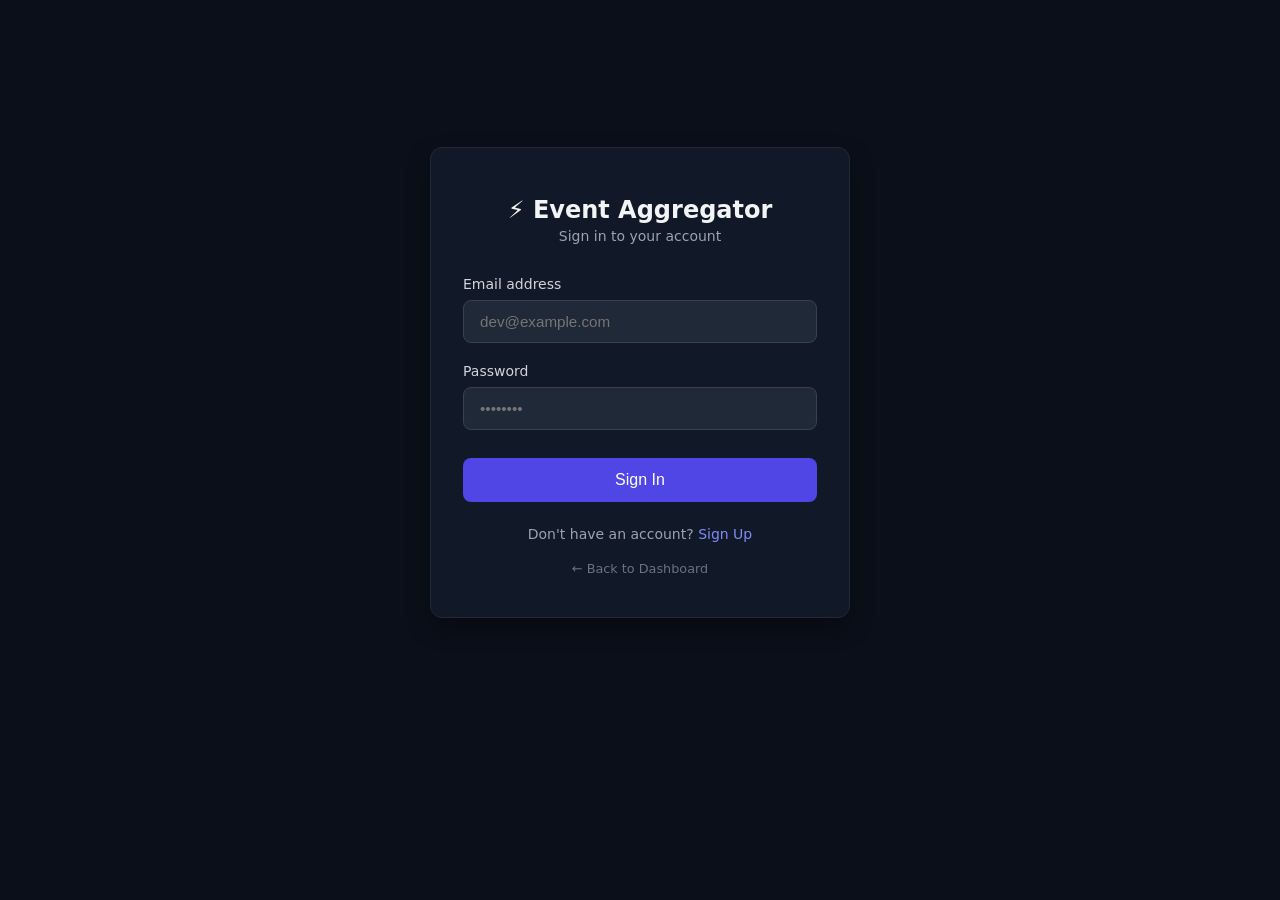
==== Frontend/login.html @ 626a714b "feat: add working login, signup and user session auth" ====
<!DOCTYPE html>
<html lang="en">
<head>
    <meta charset="UTF-8">
    <meta name="viewport" content="width=device-width, initial-scale=1.0">
    <title>Event Aggregator - Login</title>
    <link rel="stylesheet" href="./style.css">
    <style>
        .auth-container {
            min-height: 85vh;
            display: flex;
            align-items: center;
            justify-content: center;
            padding: 1.5rem;
        }
        .auth-card {
            background: #111827;
            border: 1px solid #1f2937;
            border-radius: 12px;
            padding: 2.5rem 2rem;
            width: 100%;
            max-width: 420px;
            box-shadow: 0 10px 25px -5px rgba(0, 0, 0, 0.5);
        }
        .auth-header {
            text-align: center;
            margin-bottom: 2rem;
        }
        .auth-header h1 {
            font-size: 1.5rem;
            color: #f3f4f6;
            margin: 0.5rem 0 0.25rem;
        }
        .auth-header p {
            color: #9ca3af;
            font-size: 0.875rem;
            margin: 0;
        }
        .form-group {
            margin-bottom: 1.25rem;
        }
        .form-group label {
            display: block;
            font-size: 0.875rem;
            color: #d1d5db;
            margin-bottom: 0.5rem;
        }
        .form-input {
            width: 100%;
            padding: 0.75rem 1rem;
            background: #1f2937;
            border: 1px solid #374151;
            border-radius: 8px;
            color: #f9fafb;
            font-size: 0.95rem;
            outline: none;
            box-sizing: border-box;
            transition: border-color 0.2s;
        }
        .form-input:focus {
            border-color: #6366f1;
        }
        .auth-btn {
            width: 100%;
            padding: 0.8rem;
            background: #4f46e5;
            color: #ffffff;
            border: none;
            border-radius: 8px;
            font-size: 1rem;
            font-weight: 500;
            cursor: pointer;
            transition: background 0.2s;
            margin-top: 0.5rem;
        }
        .auth-btn:hover {
            background: #4338ca;
        }
        .auth-footer {
            margin-top: 1.5rem;
            text-align: center;
            font-size: 0.875rem;
            color: #9ca3af;
        }
        .auth-footer a {
            color: #818cf8;
            text-decoration: none;
            font-weight: 500;
        }
        .auth-footer a:hover {
            text-decoration: underline;
        }
        .auth-alert {
            display: none;
            padding: 0.75rem;
            border-radius: 6px;
            font-size: 0.875rem;
            margin-bottom: 1.25rem;
            text-align: center;
        }
        .auth-alert.error {
            background: #451a1a;
            color: #fca5a5;
            border: 1px solid #7f1d1d;
            display: block;
        }
        .auth-alert.success {
            background: #064e3b;
            color: #6ee7b7;
            border: 1px solid #065f46;
            display: block;
        }
    </style>
</head>
<body style="background: #0b0f19; margin: 0; font-family: system-ui, -apple-system, sans-serif;">

    <div class="auth-container">
        <div class="auth-card">
            <div class="auth-header">
                <h1>⚡ Event Aggregator</h1>
                <p id="authSubtitle">Sign in to your account</p>
            </div>

            <div id="alertBox" class="auth-alert"></div>

            <form id="authForm" onsubmit="handleAuth(event)">
                <div class="form-group">
                    <label for="email">Email address</label>
                    <input type="email" id="email" class="form-input" placeholder="dev@example.com" required>
                </div>

                <div class="form-group">
                    <label for="password">Password</label>
                    <input type="password" id="password" class="form-input" placeholder="••••••••" required>
                </div>

                <button type="submit" id="submitBtn" class="auth-btn">Sign In</button>
            </form>

            <div class="auth-footer">
                <span id="switchPrompt">Don't have an account?</span>
                <a href="#" id="switchLink" onclick="toggleMode(event)">Sign Up</a>
            </div>
            
            <div style="text-align: center; margin-top: 1rem;">
                <a href="/" style="color: #6b7280; font-size: 0.8rem; text-decoration: none;">← Back to Dashboard</a>
            </div>
        </div>
    </div>

    <script>
        let isLoginMode = true;

        function showAlert(msg, type = "error") {
            const box = document.getElementById("alertBox");
            box.className = `auth-alert ${type}`;
            box.textContent = msg;
        }

        function toggleMode(e) {
            e.preventDefault();
            isLoginMode = !isLoginMode;
            document.getElementById("alertBox").className = "auth-alert";
            
            const subtitle = document.getElementById("authSubtitle");
            const submitBtn = document.getElementById("submitBtn");
            const prompt = document.getElementById("switchPrompt");
            const link = document.getElementById("switchLink");

            if (isLoginMode) {
                subtitle.textContent = "Sign in to your account";
                submitBtn.textContent = "Sign In";
                prompt.textContent = "Don't have an account?";
                link.textContent = "Sign Up";
            } else {
                subtitle.textContent = "Create a new developer account";
                submitBtn.textContent = "Create Account";
                prompt.textContent = "Already have an account?";
                link.textContent = "Sign In";
            }
        }

        function handleAuth(e) {
            e.preventDefault();
            const email = document.getElementById("email").value.trim().toLowerCase();
            const password = document.getElementById("password").value;

            if (!email || !password) {
                showAlert("Please enter both email and password.");
                return;
            }

            // Retrieve registered users registry
            let users = JSON.parse(localStorage.getItem("app_users") || "{}");

            if (isLoginMode) {
                // Login Verification
                if (!users[email]) {
                    // Agar pehle se registered nahi hai, toh auto-register kar dete hain taaki demo me fail na ho
                    users[email] = password;
                    localStorage.setItem("app_users", JSON.stringify(users));
                } else if (users[email] !== password) {
                    showAlert("Galat password hai! Sahi password enter karo.");
                    return;
                }

                localStorage.setItem("user", JSON.stringify({
                    email: email,
                    isLoggedIn: true,
                    loginTime: new Date().toISOString()
                }));

                showAlert("Login Successful! Redirecting...", "success");
                setTimeout(() => { window.location.href = "/"; }, 600);

            } else {
                // Sign Up Mode
                if (users[email]) {
                    showAlert("Account pehle se bana hua hai! Please Sign In karo.");
                    return;
                }

                users[email] = password;
                localStorage.setItem("app_users", JSON.stringify(users));
                
                localStorage.setItem("user", JSON.stringify({
                    email: email,
                    isLoggedIn: true,
                    loginTime: new Date().toISOString()
                }));

                showAlert("Account Created Successfully! Redirecting...", "success");
                setTimeout(() => { window.location.href = "/"; }, 600);
            }
        }
    </script>
</body>
</html>
---- Frontend/style.css ----
:root {
  --bg: #0b1020;
  --bg-soft: #131a30;
  --card: #171f38;
  --border: #263154;
  --text: #e8ecf8;
  --muted: #94a0c4;
  --primary: #7c5cff;
  --primary-hover: #6a49f0;
  --accent: #22d3ee;
  --radius: 14px;
}

* { box-sizing: border-box; margin: 0; padding: 0; }

body {
  font-family: "Segoe UI", system-ui, -apple-system, sans-serif;
  background: radial-gradient(1200px 600px at 15% -10%, #1e2a55 0%, var(--bg) 55%);
  color: var(--text);
  min-height: 100vh;
}

/* ---------- Hero ---------- */
.hero {
  border-bottom: 1px solid var(--border);
  background: rgba(11, 16, 32, 0.7);
  backdrop-filter: blur(10px);
  position: sticky;
  top: 0;
  z-index: 50;
}
.hero-inner {
  max-width: 1180px;
  margin: 0 auto;
  padding: 20px 24px;
  display: flex;
  flex-wrap: wrap;
  gap: 16px;
  align-items: center;
  justify-content: space-between;
}
.hero h1 { font-size: 1.6rem; letter-spacing: -0.5px; }
.tagline { color: var(--muted); font-size: 0.9rem; margin-top: 4px; }
.hero-actions { display: flex; gap: 10px; flex-wrap: wrap; }

/* ---------- Buttons ---------- */
.btn {
  border: 1px solid transparent;
  border-radius: 10px;
  padding: 10px 16px;
  font-size: 0.9rem;
  font-weight: 600;
  cursor: pointer;
  transition: transform 0.12s ease, background 0.15s ease, opacity 0.15s ease;
}
.btn:active { transform: scale(0.97); }
.btn-primary { background: var(--primary); color: #fff; }
.btn-primary:hover { background: var(--primary-hover); }
.btn-ghost {
  background: transparent;
  color: var(--text);
  border-color: var(--border);
}
.btn-ghost:hover { background: var(--bg-soft); }
.btn:disabled { opacity: 0.55; cursor: not-allowed; }

/* ---------- Layout ---------- */
.container { max-width: 1180px; margin: 0 auto; padding: 28px 24px 80px; }

.stats {
  display: grid;
  grid-template-columns: repeat(auto-fit, minmax(160px, 1fr));
  gap: 14px;
  margin-bottom: 24px;
}
.stat-card {
  background: var(--card);
  border: 1px solid var(--border);
  border-radius: var(--radius);
  padding: 18px;
  display: flex;
  flex-direction: column;
  gap: 4px;
}
.stat-value { font-size: 1.8rem; font-weight: 700; color: var(--accent); }
.stat-label { font-size: 0.8rem; color: var(--muted); text-transform: uppercase; letter-spacing: 0.6px; }

/* ---------- Filters ---------- */
.filters {
  display: flex;
  flex-wrap: wrap;
  gap: 10px;
  margin-bottom: 24px;
  align-items: center;
}
.filters input[type="search"],
.filters select {
  background: var(--bg-soft);
  border: 1px solid var(--border);
  color: var(--text);
  border-radius: 10px;
  padding: 10px 12px;
  font-size: 0.88rem;
  outline: none;
}
.filters input[type="search"] { flex: 1 1 240px; }
.filters input:focus, .filters select:focus { border-color: var(--primary); }
.checkbox {
  display: flex;
  align-items: center;
  gap: 8px;
  font-size: 0.88rem;
  color: var(--muted);
  cursor: pointer;
  user-select: none;
}

/* ---------- Cards ---------- */
.grid {
  display: grid;
  grid-template-columns: repeat(auto-fill, minmax(310px, 1fr));
  gap: 18px;
}
.card {
  background: linear-gradient(180deg, var(--card) 0%, #141b32 100%);
  border: 1px solid var(--border);
  border-radius: var(--radius);
  padding: 18px;
  display: flex;
  flex-direction: column;
  gap: 12px;
  transition: transform 0.15s ease, border-color 0.15s ease;
}
.card:hover { transform: translateY(-3px); border-color: var(--primary); }
.card-head { display: flex; justify-content: space-between; align-items: flex-start; gap: 10px; }
.card h3 { font-size: 1.05rem; line-height: 1.35; }
.card h3 a { color: var(--text); text-decoration: none; }
.card h3 a:hover { color: var(--accent); }
.card p.desc { color: var(--muted); font-size: 0.87rem; line-height: 1.55; }
.meta { display: flex; flex-wrap: wrap; gap: 8px; font-size: 0.78rem; }
.pill {
  background: rgba(124, 92, 255, 0.14);
  border: 1px solid rgba(124, 92, 255, 0.35);
  color: #c4b5fd;
  padding: 3px 9px;
  border-radius: 999px;
  text-transform: capitalize;
}
.pill.source { background: rgba(34, 211, 238, 0.12); border-color: rgba(34, 211, 238, 0.35); color: #a5f3fc; }
.card-foot {
  margin-top: auto;
  display: flex;
  justify-content: space-between;
  align-items: center;
  font-size: 0.8rem;
  color: var(--muted);
  border-top: 1px solid var(--border);
  padding-top: 10px;
}
.urgent { color: #fca5a5; font-weight: 600; }
.ok { color: #86efac; }

.empty { text-align: center; color: var(--muted); padding: 60px 20px; }
.hidden { display: none !important; }

/* ---------- Modal ---------- */
.modal-backdrop {
  position: fixed;
  inset: 0;
  background: rgba(4, 7, 18, 0.75);
  backdrop-filter: blur(4px);
  display: flex;
  align-items: center;
  justify-content: center;
  padding: 20px;
  z-index: 100;
}
.modal {
  background: var(--card);
  border: 1px solid var(--border);
  border-radius: var(--radius);
  padding: 26px;
  width: 100%;
  max-width: 620px;
  max-height: 90vh;
  overflow-y: auto;
}
.modal h2 { margin-bottom: 18px; font-size: 1.2rem; }
.modal form { display: flex; flex-direction: column; gap: 14px; }
.modal label {
  display: flex;
  flex-direction: column;
  gap: 6px;
  font-size: 0.82rem;
  color: var(--muted);
  flex: 1;
}
.modal input, .modal textarea, .modal select {
  background: var(--bg-soft);
  border: 1px solid var(--border);
  border-radius: 9px;
  padding: 10px 12px;
  color: var(--text);
  font-size: 0.9rem;
  font-family: inherit;
  outline: none;
}
.modal input:focus, .modal textarea:focus, .modal select:focus { border-color: var(--primary); }
.row { display: flex; gap: 12px; flex-wrap: wrap; }
.modal-actions { display: flex; justify-content: flex-end; gap: 10px; margin-top: 6px; }

/* ---------- Toast ---------- */
.toast {
  position: fixed;
  bottom: 26px;
  left: 50%;
  transform: translateX(-50%);
  background: #1f2937;
  border: 1px solid var(--border);
  color: var(--text);
  padding: 12px 22px;
  border-radius: 999px;
  font-size: 0.88rem;
  box-shadow: 0 12px 32px rgba(0, 0, 0, 0.5);
  z-index: 200;
  max-width: 90vw;
  text-align: center;
}
.toast.success { border-color: #22c55e; }
.toast.error { border-color: #ef4444; }

@media (max-width: 620px) {
  .hero-inner { flex-direction: column; align-items: flex-start; }
  .filters { flex-direction: column; align-items: stretch; }
}
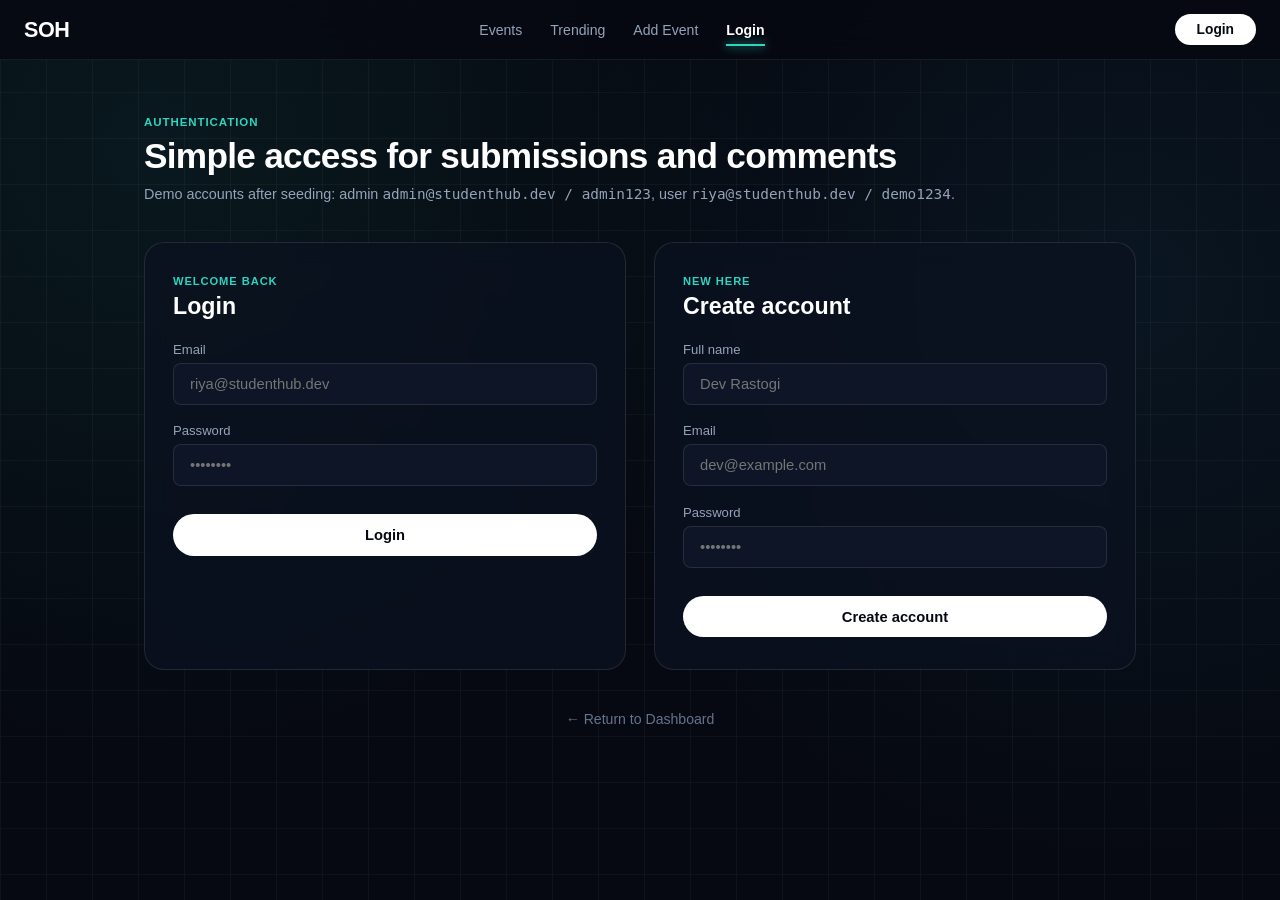
==== commit 3af09a47: "feat: redesign UI to match SOH theme with netflix hover, active tabs and fixed modals" ====
--- a/Frontend/login.html
+++ b/Frontend/login.html
@@ -1,238 +1,156 @@
 <!DOCTYPE html>
 <html lang="en">
 <head>
-    <meta charset="UTF-8">
-    <meta name="viewport" content="width=device-width, initial-scale=1.0">
-    <title>Event Aggregator - Login</title>
-    <link rel="stylesheet" href="./style.css">
-    <style>
-        .auth-container {
-            min-height: 85vh;
-            display: flex;
-            align-items: center;
-            justify-content: center;
-            padding: 1.5rem;
-        }
-        .auth-card {
-            background: #111827;
-            border: 1px solid #1f2937;
-            border-radius: 12px;
-            padding: 2.5rem 2rem;
-            width: 100%;
-            max-width: 420px;
-            box-shadow: 0 10px 25px -5px rgba(0, 0, 0, 0.5);
-        }
-        .auth-header {
-            text-align: center;
-            margin-bottom: 2rem;
-        }
-        .auth-header h1 {
-            font-size: 1.5rem;
-            color: #f3f4f6;
-            margin: 0.5rem 0 0.25rem;
-        }
-        .auth-header p {
-            color: #9ca3af;
-            font-size: 0.875rem;
-            margin: 0;
-        }
-        .form-group {
-            margin-bottom: 1.25rem;
-        }
-        .form-group label {
-            display: block;
-            font-size: 0.875rem;
-            color: #d1d5db;
-            margin-bottom: 0.5rem;
-        }
-        .form-input {
-            width: 100%;
-            padding: 0.75rem 1rem;
-            background: #1f2937;
-            border: 1px solid #374151;
-            border-radius: 8px;
-            color: #f9fafb;
-            font-size: 0.95rem;
-            outline: none;
-            box-sizing: border-box;
-            transition: border-color 0.2s;
-        }
-        .form-input:focus {
-            border-color: #6366f1;
-        }
-        .auth-btn {
-            width: 100%;
-            padding: 0.8rem;
-            background: #4f46e5;
-            color: #ffffff;
-            border: none;
-            border-radius: 8px;
-            font-size: 1rem;
-            font-weight: 500;
-            cursor: pointer;
-            transition: background 0.2s;
-            margin-top: 0.5rem;
-        }
-        .auth-btn:hover {
-            background: #4338ca;
-        }
-        .auth-footer {
-            margin-top: 1.5rem;
-            text-align: center;
-            font-size: 0.875rem;
-            color: #9ca3af;
-        }
-        .auth-footer a {
-            color: #818cf8;
-            text-decoration: none;
-            font-weight: 500;
-        }
-        .auth-footer a:hover {
-            text-decoration: underline;
-        }
-        .auth-alert {
-            display: none;
-            padding: 0.75rem;
-            border-radius: 6px;
-            font-size: 0.875rem;
-            margin-bottom: 1.25rem;
-            text-align: center;
-        }
-        .auth-alert.error {
-            background: #451a1a;
-            color: #fca5a5;
-            border: 1px solid #7f1d1d;
-            display: block;
-        }
-        .auth-alert.success {
-            background: #064e3b;
-            color: #6ee7b7;
-            border: 1px solid #065f46;
-            display: block;
-        }
-    </style>
+  <meta charset="UTF-8" />
+  <meta name="viewport" content="width=device-width, initial-scale=1.0" />
+  <title>Event Aggregator - Authentication</title>
+  <link rel="stylesheet" href="./style.css" />
 </head>
-<body style="background: #0b0f19; margin: 0; font-family: system-ui, -apple-system, sans-serif;">
+<body>
 
-    <div class="auth-container">
-        <div class="auth-card">
-            <div class="auth-header">
-                <h1>⚡ Event Aggregator</h1>
-                <p id="authSubtitle">Sign in to your account</p>
-            </div>
+  <!-- SOH Navbar -->
+  <header class="navbar">
+    <div class="nav-container">
+      <a href="/" class="nav-brand">SOH</a>
+      <nav class="nav-menu">
+        <a href="/" class="nav-item">Events</a>
+        <a href="/" class="nav-item">Trending</a>
+        <a href="/" class="nav-item">Add Event</a>
+        <a href="/login.html" class="nav-item active">Login</a>
+      </nav>
+      <div>
+        <a href="/login.html" class="btn-white-pill">Login</a>
+      </div>
+    </div>
+  </header>
 
-            <div id="alertBox" class="auth-alert"></div>
-
-            <form id="authForm" onsubmit="handleAuth(event)">
-                <div class="form-group">
-                    <label for="email">Email address</label>
-                    <input type="email" id="email" class="form-input" placeholder="dev@example.com" required>
-                </div>
-
-                <div class="form-group">
-                    <label for="password">Password</label>
-                    <input type="password" id="password" class="form-input" placeholder="••••••••" required>
-                </div>
-
-                <button type="submit" id="submitBtn" class="auth-btn">Sign In</button>
-            </form>
-
-            <div class="auth-footer">
-                <span id="switchPrompt">Don't have an account?</span>
-                <a href="#" id="switchLink" onclick="toggleMode(event)">Sign Up</a>
-            </div>
-            
-            <div style="text-align: center; margin-top: 1rem;">
-                <a href="/" style="color: #6b7280; font-size: 0.8rem; text-decoration: none;">← Back to Dashboard</a>
-            </div>
-        </div>
+  <!-- SOH 2-Box Authentication Screen -->
+  <div class="auth-page-wrapper">
+    <div class="auth-page-header">
+      <div class="auth-tag">AUTHENTICATION</div>
+      <h1>Simple access for submissions and comments</h1>
+      <p>Demo accounts after seeding: admin <code>admin@studenthub.dev / admin123</code>, user <code>riya@studenthub.dev / demo1234</code>.</p>
     </div>
 
-    <script>
-        let isLoginMode = true;
+    <div id="alertBox" class="auth-alert"></div>
 
-        function showAlert(msg, type = "error") {
-            const box = document.getElementById("alertBox");
-            box.className = `auth-alert ${type}`;
-            box.textContent = msg;
-        }
+    <div class="auth-grid">
+      <!-- 1. Left Box: Login -->
+      <div class="auth-box">
+        <div class="auth-box-tag">WELCOME BACK</div>
+        <h2>Login</h2>
 
-        function toggleMode(e) {
-            e.preventDefault();
-            isLoginMode = !isLoginMode;
-            document.getElementById("alertBox").className = "auth-alert";
-            
-            const subtitle = document.getElementById("authSubtitle");
-            const submitBtn = document.getElementById("submitBtn");
-            const prompt = document.getElementById("switchPrompt");
-            const link = document.getElementById("switchLink");
+        <form id="loginForm" onsubmit="handleSignIn(event)">
+          <div class="form-group">
+            <label for="loginEmail">Email</label>
+            <input type="email" id="loginEmail" class="form-input" placeholder="riya@studenthub.dev" required />
+          </div>
+          <div class="form-group">
+            <label for="loginPassword">Password</label>
+            <input type="password" id="loginPassword" class="form-input" placeholder="••••••••" required />
+          </div>
+          <button type="submit" class="auth-submit-btn">Login</button>
+        </form>
+      </div>
 
-            if (isLoginMode) {
-                subtitle.textContent = "Sign in to your account";
-                submitBtn.textContent = "Sign In";
-                prompt.textContent = "Don't have an account?";
-                link.textContent = "Sign Up";
-            } else {
-                subtitle.textContent = "Create a new developer account";
-                submitBtn.textContent = "Create Account";
-                prompt.textContent = "Already have an account?";
-                link.textContent = "Sign In";
-            }
-        }
+      <!-- 2. Right Box: Create Account -->
+      <div class="auth-box">
+        <div class="auth-box-tag">NEW HERE</div>
+        <h2>Create account</h2>
 
-        function handleAuth(e) {
-            e.preventDefault();
-            const email = document.getElementById("email").value.trim().toLowerCase();
-            const password = document.getElementById("password").value;
+        <form id="signupForm" onsubmit="handleSignUp(event)">
+          <div class="form-group">
+            <label for="regName">Full name</label>
+            <input type="text" id="regName" class="form-input" placeholder="Dev Rastogi" required />
+          </div>
+          <div class="form-group">
+            <label for="regEmail">Email</label>
+            <input type="email" id="regEmail" class="form-input" placeholder="dev@example.com" required />
+          </div>
+          <div class="form-group">
+            <label for="regPassword">Password</label>
+            <input type="password" id="regPassword" class="form-input" placeholder="••••••••" minlength="4" required />
+          </div>
+          <button type="submit" class="auth-submit-btn">Create account</button>
+        </form>
+      </div>
+    </div>
 
-            if (!email || !password) {
-                showAlert("Please enter both email and password.");
-                return;
-            }
+    <div style="text-align: center; margin-top: 2.5rem;">
+      <a href="/" style="color: var(--text-subtle); text-decoration: none; font-size: 0.88rem;">&larr; Return to Dashboard</a>
+    </div>
+  </div>
 
-            // Retrieve registered users registry
-            let users = JSON.parse(localStorage.getItem("app_users") || "{}");
+  <script>
+    function showAlert(msg, type = "error") {
+      const box = document.getElementById("alertBox");
+      box.className = `auth-alert ${type}`;
+      box.textContent = msg;
+      window.scrollTo({ top: 0, behavior: "smooth" });
+    }
 
-            if (isLoginMode) {
-                // Login Verification
-                if (!users[email]) {
-                    // Agar pehle se registered nahi hai, toh auto-register kar dete hain taaki demo me fail na ho
-                    users[email] = password;
-                    localStorage.setItem("app_users", JSON.stringify(users));
-                } else if (users[email] !== password) {
-                    showAlert("Galat password hai! Sahi password enter karo.");
-                    return;
-                }
+    function handleSignIn(e) {
+      e.preventDefault();
+      const email = document.getElementById("loginEmail").value.trim().toLowerCase();
+      const password = document.getElementById("loginPassword").value;
 
-                localStorage.setItem("user", JSON.stringify({
-                    email: email,
-                    isLoggedIn: true,
-                    loginTime: new Date().toISOString()
-                }));
+      const users = JSON.parse(localStorage.getItem("app_registered_users") || "{}");
 
-                showAlert("Login Successful! Redirecting...", "success");
-                setTimeout(() => { window.location.href = "/"; }, 600);
+      // Demo accounts auto-support
+      if (email === "admin@studenthub.dev" && password === "admin123") {
+        loginUser("Admin", email);
+        return;
+      }
+      if (email === "riya@studenthub.dev" && password === "demo1234") {
+        loginUser("Riya", email);
+        return;
+      }
 
-            } else {
-                // Sign Up Mode
-                if (users[email]) {
-                    showAlert("Account pehle se bana hua hai! Please Sign In karo.");
-                    return;
-                }
+      if (!users[email]) {
+        showAlert("Account not found. Please create an account on the right box.");
+        return;
+      }
 
-                users[email] = password;
-                localStorage.setItem("app_users", JSON.stringify(users));
-                
-                localStorage.setItem("user", JSON.stringify({
-                    email: email,
-                    isLoggedIn: true,
-                    loginTime: new Date().toISOString()
-                }));
+      if (users[email].password !== password) {
+        showAlert("Invalid email or password. Please try again.");
+        return;
+      }
 
-                showAlert("Account Created Successfully! Redirecting...", "success");
-                setTimeout(() => { window.location.href = "/"; }, 600);
-            }
-        }
-    </script>
+      loginUser(users[email].name, email);
+    }
+
+    function handleSignUp(e) {
+      e.preventDefault();
+      const name = document.getElementById("regName").value.trim();
+      const email = document.getElementById("regEmail").value.trim().toLowerCase();
+      const password = document.getElementById("regPassword").value;
+
+      let users = JSON.parse(localStorage.getItem("app_registered_users") || "{}");
+
+      if (users[email]) {
+        showAlert("An account with this email already exists. Please log in on the left box.");
+        return;
+      }
+
+      users[email] = { name: name, password: password, registeredAt: new Date().toISOString() };
+      localStorage.setItem("app_registered_users", JSON.stringify(users));
+
+      loginUser(name, email);
+    }
+
+    function loginUser(name, email) {
+      localStorage.setItem("user", JSON.stringify({
+        name: name,
+        email: email,
+        isLoggedIn: true,
+        loginTime: new Date().toISOString()
+      }));
+
+      showAlert("Authentication successful! Redirecting...", "success");
+      setTimeout(() => {
+        window.location.href = "/";
+      }, 600);
+    }
+  </script>
 </body>
 </html>
--- a/Frontend/style.css
+++ b/Frontend/style.css
@@ -1,235 +1,687 @@
+/* ==========================================================================
+   SOH (Student Opportunity Hub) - 1:1 Pixel-Perfect Dark Cyber Theme
+   ========================================================================== */
+
 :root {
-  --bg: #0b1020;
-  --bg-soft: #131a30;
-  --card: #171f38;
-  --border: #263154;
-  --text: #e8ecf8;
-  --muted: #94a0c4;
-  --primary: #7c5cff;
-  --primary-hover: #6a49f0;
-  --accent: #22d3ee;
-  --radius: 14px;
-}
-
-* { box-sizing: border-box; margin: 0; padding: 0; }
+  --bg-canvas: #060911;
+  --bg-card: rgba(11, 18, 32, 0.75);
+  --bg-card-hover: rgba(16, 26, 46, 0.95);
+  --bg-inner: rgba(18, 28, 48, 0.6);
+  --bg-input: #0d1526;
+  
+  --border-subtle: rgba(255, 255, 255, 0.07);
+  --border-card: rgba(255, 255, 255, 0.1);
+  --border-active: rgba(45, 212, 191, 0.5);
+  
+  --teal-accent: #2dd4bf;
+  --teal-glow: rgba(45, 212, 191, 0.22);
+  --cyan-accent: #38bdf8;
+  
+  --text-white: #ffffff;
+  --text-heading: #f8fafc;
+  --text-muted: #94a3b8;
+  --text-subtle: #64748b;
+}
+
+* {
+  box-sizing: border-box;
+  margin: 0;
+  padding: 0;
+}
 
 body {
-  font-family: "Segoe UI", system-ui, -apple-system, sans-serif;
-  background: radial-gradient(1200px 600px at 15% -10%, #1e2a55 0%, var(--bg) 55%);
-  color: var(--text);
+  font-family: -apple-system, BlinkMacSystemFont, "Segoe UI", Roboto, sans-serif;
+  background-color: var(--bg-canvas);
+  /* SOH Exact Background Grid Pattern */
+  background-image: 
+    radial-gradient(circle at 12% 16%, rgba(45, 212, 191, 0.08) 0%, transparent 45%),
+    radial-gradient(circle at 88% 32%, rgba(56, 189, 248, 0.07) 0%, transparent 45%),
+    linear-gradient(rgba(255, 255, 255, 0.035) 1px, transparent 1px),
+    linear-gradient(90deg, rgba(255, 255, 255, 0.035) 1px, transparent 1px);
+  background-size: 100% 100%, 100% 100%, 46px 46px, 46px 46px;
+  color: var(--text-heading);
   min-height: 100vh;
 }
 
-/* ---------- Hero ---------- */
-.hero {
-  border-bottom: 1px solid var(--border);
-  background: rgba(11, 16, 32, 0.7);
-  backdrop-filter: blur(10px);
+/* ---------- SOH Navbar ---------- */
+.hero, .navbar {
   position: sticky;
   top: 0;
-  z-index: 50;
-}
-.hero-inner {
-  max-width: 1180px;
+  z-index: 100;
+  background: rgba(6, 9, 17, 0.85);
+  backdrop-filter: blur(14px);
+  border-bottom: 1px solid var(--border-subtle);
+  padding: 14px 24px;
+}
+
+.hero-inner, .nav-container {
+  max-width: 1260px;
   margin: 0 auto;
-  padding: 20px 24px;
-  display: flex;
-  flex-wrap: wrap;
-  gap: 16px;
+  display: flex;
   align-items: center;
   justify-content: space-between;
 }
-.hero h1 { font-size: 1.6rem; letter-spacing: -0.5px; }
-.tagline { color: var(--muted); font-size: 0.9rem; margin-top: 4px; }
-.hero-actions { display: flex; gap: 10px; flex-wrap: wrap; }
-
-/* ---------- Buttons ---------- */
+
+.nav-brand {
+  font-size: 1.35rem;
+  font-weight: 800;
+  letter-spacing: -0.5px;
+  color: var(--text-white);
+  text-decoration: none;
+}
+
+.nav-menu {
+  display: flex;
+  align-items: center;
+  gap: 28px;
+}
+
+.nav-item {
+  color: var(--text-muted);
+  text-decoration: none;
+  font-size: 0.88rem;
+  font-weight: 500;
+  transition: color 0.2s;
+  padding: 4px 0;
+  position: relative;
+}
+
+.nav-item:hover {
+  color: var(--text-white);
+}
+
+.nav-item.active {
+  color: var(--text-white);
+  font-weight: 600;
+}
+
+.nav-item.active::after {
+  content: "";
+  position: absolute;
+  bottom: -4px;
+  left: 0;
+  width: 100%;
+  height: 2px;
+  background: var(--teal-accent);
+  box-shadow: 0 0 10px var(--teal-accent);
+}
+
+/* SOH Signature White Pill Button */
+.btn-white-pill {
+  background: #ffffff;
+  color: #060911;
+  text-decoration: none;
+  font-size: 0.86rem;
+  font-weight: 600;
+  padding: 8px 22px;
+  border-radius: 9999px;
+  border: none;
+  cursor: pointer;
+  display: inline-flex;
+  align-items: center;
+  gap: 6px;
+  transition: all 0.2s ease;
+}
+
+.btn-white-pill:hover {
+  background: #e2e8f0;
+  box-shadow: 0 0 18px rgba(255, 255, 255, 0.4);
+  transform: translateY(-1px);
+}
+
+.btn-ghost-pill {
+  background: rgba(255, 255, 255, 0.04);
+  color: var(--text-heading);
+  border: 1px solid var(--border-card);
+  border-radius: 9999px;
+  padding: 8px 20px;
+  font-size: 0.86rem;
+  font-weight: 600;
+  cursor: pointer;
+  transition: all 0.2s ease;
+}
+
+.btn-ghost-pill:hover {
+  background: rgba(255, 255, 255, 0.08);
+  border-color: rgba(255, 255, 255, 0.25);
+}
+
+/* Compatibility Buttons for app.js */
 .btn {
   border: 1px solid transparent;
-  border-radius: 10px;
-  padding: 10px 16px;
-  font-size: 0.9rem;
+  border-radius: 9999px;
+  padding: 8px 18px;
+  font-size: 0.86rem;
   font-weight: 600;
   cursor: pointer;
-  transition: transform 0.12s ease, background 0.15s ease, opacity 0.15s ease;
-}
-.btn:active { transform: scale(0.97); }
-.btn-primary { background: var(--primary); color: #fff; }
-.btn-primary:hover { background: var(--primary-hover); }
+  transition: all 0.2s ease;
+}
+.btn-primary {
+  background: #ffffff;
+  color: #060911;
+}
+.btn-primary:hover {
+  background: #e2e8f0;
+  box-shadow: 0 0 16px rgba(255, 255, 255, 0.35);
+}
 .btn-ghost {
-  background: transparent;
-  color: var(--text);
-  border-color: var(--border);
-}
-.btn-ghost:hover { background: var(--bg-soft); }
+  background: rgba(255, 255, 255, 0.04);
+  color: var(--text-heading);
+  border: 1px solid var(--border-card);
+}
+.btn-ghost:hover {
+  background: rgba(255, 255, 255, 0.08);
+}
 .btn:disabled { opacity: 0.55; cursor: not-allowed; }
 
-/* ---------- Layout ---------- */
-.container { max-width: 1180px; margin: 0 auto; padding: 28px 24px 80px; }
-
+/* ---------- Hero 2-Column Section ---------- */
+.hero-wrapper {
+  max-width: 1260px;
+  margin: 3.2rem auto 2.5rem;
+  padding: 0 24px;
+  display: grid;
+  grid-template-columns: 1.35fr 1fr;
+  gap: 48px;
+  align-items: start;
+}
+
+.soh-badge {
+  display: inline-flex;
+  align-items: center;
+  gap: 6px;
+  border: 1px solid rgba(45, 212, 191, 0.35);
+  background: rgba(45, 212, 191, 0.08);
+  color: var(--teal-accent);
+  border-radius: 9999px;
+  font-size: 0.72rem;
+  font-weight: 700;
+  letter-spacing: 0.08em;
+  padding: 5px 14px;
+  margin-bottom: 1.25rem;
+  text-transform: uppercase;
+}
+
+.hero-title {
+  font-size: 2.75rem;
+  font-weight: 800;
+  letter-spacing: -0.03em;
+  line-height: 1.18;
+  color: var(--text-white);
+  margin-bottom: 1.2rem;
+}
+
+.hero-desc {
+  font-size: 0.95rem;
+  line-height: 1.6;
+  color: var(--text-muted);
+  margin-bottom: 1.75rem;
+  max-width: 580px;
+}
+
+.hero-actions {
+  display: flex;
+  align-items: center;
+  gap: 12px;
+  margin-bottom: 2.5rem;
+}
+
+/* SOH Stats Row */
 .stats {
-  display: grid;
-  grid-template-columns: repeat(auto-fit, minmax(160px, 1fr));
+  display: flex;
   gap: 14px;
+  flex-wrap: wrap;
+}
+
+.stat-card {
+  background: var(--bg-card);
+  border: 1px solid var(--border-card);
+  border-radius: 14px;
+  padding: 16px 20px;
+  min-width: 125px;
+  backdrop-filter: blur(8px);
+}
+
+.stat-value {
+  font-size: 1.75rem;
+  font-weight: 800;
+  color: var(--text-white);
+  line-height: 1.1;
+  display: block;
+}
+
+.stat-label {
+  font-size: 0.74rem;
+  color: var(--text-subtle);
+  margin-top: 4px;
+  display: block;
+  text-transform: capitalize;
+}
+
+/* ---------- Trending Engine Card ---------- */
+.trending-engine-card {
+  background: var(--bg-card);
+  border: 1px solid var(--border-card);
+  border-radius: 20px;
+  padding: 24px;
+  backdrop-filter: blur(12px);
+}
+
+.trending-header {
+  display: flex;
+  align-items: center;
+  justify-content: space-between;
+  margin-bottom: 18px;
+}
+
+.trending-header span {
+  font-size: 0.72rem;
+  font-weight: 800;
+  letter-spacing: 0.08em;
+  color: var(--cyan-accent);
+  text-transform: uppercase;
+}
+
+.trending-item {
+  background: var(--bg-inner);
+  border: 1px solid var(--border-subtle);
+  border-radius: 12px;
+  padding: 14px 16px;
+  margin-bottom: 12px;
+  transition: border-color 0.2s ease;
+}
+
+.trending-item:hover {
+  border-color: var(--border-active);
+}
+
+.trending-item-meta {
+  display: flex;
+  justify-content: space-between;
+  font-size: 0.68rem;
+  font-weight: 700;
+  letter-spacing: 0.06em;
+  color: var(--text-subtle);
+  text-transform: uppercase;
+  margin-bottom: 6px;
+}
+
+.trending-item-title {
+  font-size: 0.95rem;
+  font-weight: 700;
+  color: var(--text-white);
+  margin-bottom: 4px;
+}
+
+.trending-item-sub {
+  font-size: 0.78rem;
+  color: var(--text-muted);
+}
+
+/* ---------- Main Container & Filters ---------- */
+.container {
+  max-width: 1260px;
+  margin: 3rem auto 0;
+  padding: 0 24px 80px;
+}
+
+.section-label {
+  font-size: 0.72rem;
+  font-weight: 800;
+  letter-spacing: 0.08em;
+  color: var(--teal-accent);
+  text-transform: uppercase;
+  margin-bottom: 6px;
+}
+
+.section-title-bar {
+  display: flex;
+  align-items: center;
+  justify-content: space-between;
   margin-bottom: 24px;
 }
-.stat-card {
-  background: var(--card);
-  border: 1px solid var(--border);
-  border-radius: var(--radius);
-  padding: 18px;
-  display: flex;
-  flex-direction: column;
-  gap: 4px;
-}
-.stat-value { font-size: 1.8rem; font-weight: 700; color: var(--accent); }
-.stat-label { font-size: 0.8rem; color: var(--muted); text-transform: uppercase; letter-spacing: 0.6px; }
-
-/* ---------- Filters ---------- */
+
+.section-heading {
+  font-size: 1.55rem;
+  font-weight: 800;
+  color: var(--text-white);
+  letter-spacing: -0.02em;
+}
+
 .filters {
   display: flex;
   flex-wrap: wrap;
-  gap: 10px;
-  margin-bottom: 24px;
-  align-items: center;
-}
-.filters input[type="search"],
+  gap: 12px;
+  margin-bottom: 26px;
+  align-items: center;
+}
+
+.filters input,
 .filters select {
-  background: var(--bg-soft);
-  border: 1px solid var(--border);
-  color: var(--text);
+  background: var(--bg-card);
+  border: 1px solid var(--border-card);
+  color: var(--text-heading);
   border-radius: 10px;
-  padding: 10px 12px;
+  padding: 10px 14px;
   font-size: 0.88rem;
   outline: none;
-}
-.filters input[type="search"] { flex: 1 1 240px; }
-.filters input:focus, .filters select:focus { border-color: var(--primary); }
+  transition: border-color 0.2s;
+}
+
+.filters input[type="search"] {
+  flex: 1 1 260px;
+}
+
+.filters input:focus,
+.filters select:focus {
+  border-color: var(--teal-accent);
+}
+
 .checkbox {
   display: flex;
   align-items: center;
   gap: 8px;
-  font-size: 0.88rem;
-  color: var(--muted);
+  font-size: 0.85rem;
+  color: var(--text-muted);
   cursor: pointer;
-  user-select: none;
-}
-
-/* ---------- Cards ---------- */
+}
+
+/* ---------- Cards Grid & Netflix-Style Hover ---------- */
 .grid {
   display: grid;
-  grid-template-columns: repeat(auto-fill, minmax(310px, 1fr));
-  gap: 18px;
-}
+  grid-template-columns: repeat(auto-fill, minmax(340px, 1fr));
+  gap: 22px;
+}
+
 .card {
-  background: linear-gradient(180deg, var(--card) 0%, #141b32 100%);
-  border: 1px solid var(--border);
-  border-radius: var(--radius);
-  padding: 18px;
+  background: var(--bg-card);
+  border: 1px solid var(--border-card);
+  border-radius: 16px;
+  padding: 22px;
   display: flex;
   flex-direction: column;
-  gap: 12px;
-  transition: transform 0.15s ease, border-color 0.15s ease;
-}
-.card:hover { transform: translateY(-3px); border-color: var(--primary); }
-.card-head { display: flex; justify-content: space-between; align-items: flex-start; gap: 10px; }
-.card h3 { font-size: 1.05rem; line-height: 1.35; }
-.card h3 a { color: var(--text); text-decoration: none; }
-.card h3 a:hover { color: var(--accent); }
-.card p.desc { color: var(--muted); font-size: 0.87rem; line-height: 1.55; }
-.meta { display: flex; flex-wrap: wrap; gap: 8px; font-size: 0.78rem; }
+  backdrop-filter: blur(10px);
+  position: relative;
+  cursor: pointer;
+  
+  /* Netflix Smooth Scale */
+  transition: transform 0.32s cubic-bezier(0.16, 1, 0.3, 1),
+              box-shadow 0.32s cubic-bezier(0.16, 1, 0.3, 1),
+              border-color 0.32s ease,
+              background 0.32s ease;
+  z-index: 1;
+}
+
+.card:hover {
+  transform: translateY(-8px) scale(1.035);
+  z-index: 10;
+  background: var(--bg-card-hover);
+  border-color: var(--border-active);
+  box-shadow: 0 24px 48px -12px rgba(0, 0, 0, 0.85),
+              0 0 24px var(--teal-glow);
+}
+
+.card-head {
+  display: flex;
+  justify-content: space-between;
+  align-items: center;
+  margin-bottom: 12px;
+}
+
 .pill {
-  background: rgba(124, 92, 255, 0.14);
-  border: 1px solid rgba(124, 92, 255, 0.35);
-  color: #c4b5fd;
-  padding: 3px 9px;
-  border-radius: 999px;
-  text-transform: capitalize;
-}
-.pill.source { background: rgba(34, 211, 238, 0.12); border-color: rgba(34, 211, 238, 0.35); color: #a5f3fc; }
+  border: 1px solid rgba(45, 212, 191, 0.35);
+  background: rgba(45, 212, 191, 0.1);
+  color: var(--teal-accent);
+  border-radius: 9999px;
+  padding: 3px 10px;
+  font-size: 0.68rem;
+  font-weight: 700;
+  letter-spacing: 0.05em;
+  text-transform: uppercase;
+}
+
+.pill.source {
+  border-color: rgba(56, 189, 248, 0.35);
+  background: rgba(56, 189, 248, 0.1);
+  color: var(--cyan-accent);
+}
+
+.card h3 {
+  font-size: 1.15rem;
+  font-weight: 700;
+  line-height: 1.35;
+  margin-bottom: 8px;
+}
+
+.card h3 a {
+  color: var(--text-white);
+  text-decoration: none;
+}
+
+.card h3 a:hover {
+  color: var(--teal-accent);
+}
+
+.card p.desc {
+  color: var(--text-muted);
+  font-size: 0.86rem;
+  line-height: 1.55;
+  margin-bottom: 16px;
+}
+
+.meta {
+  display: flex;
+  flex-wrap: wrap;
+  gap: 8px;
+  margin-bottom: 16px;
+}
+
 .card-foot {
   margin-top: auto;
   display: flex;
   justify-content: space-between;
   align-items: center;
   font-size: 0.8rem;
-  color: var(--muted);
-  border-top: 1px solid var(--border);
-  padding-top: 10px;
-}
-.urgent { color: #fca5a5; font-weight: 600; }
-.ok { color: #86efac; }
-
-.empty { text-align: center; color: var(--muted); padding: 60px 20px; }
+  color: var(--text-subtle);
+  border-top: 1px solid var(--border-subtle);
+  padding-top: 14px;
+}
+
+.urgent { color: #f87171; font-weight: 600; }
+.ok { color: #4ade80; }
+
+.empty { text-align: center; color: var(--text-muted); padding: 60px 20px; }
 .hidden { display: none !important; }
 
-/* ---------- Modal ---------- */
+/* ---------- SOH 2-Column Auth Layout ---------- */
+.auth-page-wrapper {
+  max-width: 1040px;
+  margin: 3.5rem auto 4rem;
+  padding: 0 24px;
+}
+
+.auth-page-header {
+  margin-bottom: 2.5rem;
+}
+
+.auth-page-header .auth-tag {
+  font-size: 0.72rem;
+  font-weight: 800;
+  letter-spacing: 0.08em;
+  color: var(--teal-accent);
+  text-transform: uppercase;
+  margin-bottom: 8px;
+}
+
+.auth-page-header h1 {
+  font-size: 2.2rem;
+  font-weight: 800;
+  color: var(--text-white);
+  letter-spacing: -0.02em;
+  margin-bottom: 10px;
+}
+
+.auth-page-header p {
+  color: var(--text-muted);
+  font-size: 0.9rem;
+}
+
+.auth-grid {
+  display: grid;
+  grid-template-columns: 1fr 1fr;
+  gap: 28px;
+}
+
+.auth-box {
+  background: var(--bg-card);
+  border: 1px solid var(--border-card);
+  border-radius: 20px;
+  padding: 32px 28px;
+  backdrop-filter: blur(12px);
+}
+
+.auth-box-tag {
+  font-size: 0.7rem;
+  font-weight: 800;
+  letter-spacing: 0.08em;
+  color: var(--teal-accent);
+  text-transform: uppercase;
+  margin-bottom: 6px;
+}
+
+.auth-box h2 {
+  font-size: 1.45rem;
+  font-weight: 700;
+  color: var(--text-white);
+  margin-bottom: 22px;
+}
+
+.form-group {
+  margin-bottom: 1.15rem;
+}
+
+.form-group label {
+  display: block;
+  font-size: 0.82rem;
+  color: var(--text-muted);
+  margin-bottom: 6px;
+}
+
+.form-input {
+  width: 100%;
+  padding: 0.75rem 1rem;
+  background: var(--bg-input);
+  border: 1px solid var(--border-card);
+  border-radius: 8px;
+  color: var(--text-white);
+  font-size: 0.92rem;
+  outline: none;
+  transition: border-color 0.2s;
+}
+
+.form-input:focus {
+  border-color: var(--teal-accent);
+}
+
+.auth-submit-btn {
+  width: 100%;
+  padding: 0.8rem;
+  background: #ffffff;
+  color: #060911;
+  border: none;
+  border-radius: 9999px;
+  font-size: 0.92rem;
+  font-weight: 700;
+  cursor: pointer;
+  margin-top: 0.6rem;
+  transition: all 0.2s;
+}
+
+.auth-submit-btn:hover {
+  background: #e2e8f0;
+  box-shadow: 0 0 16px rgba(255, 255, 255, 0.4);
+}
+
+/* Feedback Alerts */
+.auth-alert {
+  display: none;
+  padding: 0.75rem 1rem;
+  border-radius: 8px;
+  font-size: 0.85rem;
+  margin-bottom: 1.25rem;
+  text-align: center;
+}
+.auth-alert.error {
+  background: rgba(239, 68, 68, 0.15);
+  color: #fca5a5;
+  border: 1px solid rgba(239, 68, 68, 0.35);
+  display: block;
+}
+.auth-alert.success {
+  background: rgba(34, 197, 94, 0.15);
+  color: #86efac;
+  border: 1px solid rgba(34, 197, 94, 0.35);
+  display: block;
+}
+
+/* ---------- Modal & Toast ---------- */
 .modal-backdrop {
   position: fixed;
   inset: 0;
-  background: rgba(4, 7, 18, 0.75);
-  backdrop-filter: blur(4px);
+  background: rgba(6, 9, 17, 0.85);
+  backdrop-filter: blur(10px);
   display: flex;
   align-items: center;
   justify-content: center;
   padding: 20px;
-  z-index: 100;
-}
+  z-index: 200;
+}
+
 .modal {
-  background: var(--card);
-  border: 1px solid var(--border);
-  border-radius: var(--radius);
-  padding: 26px;
+  background: #0b1220;
+  border: 1px solid var(--border-card);
+  border-radius: 20px;
+  padding: 28px;
   width: 100%;
-  max-width: 620px;
+  max-width: 600px;
   max-height: 90vh;
   overflow-y: auto;
 }
-.modal h2 { margin-bottom: 18px; font-size: 1.2rem; }
+
+.modal h2 { margin-bottom: 16px; font-size: 1.3rem; color: var(--text-white); }
 .modal form { display: flex; flex-direction: column; gap: 14px; }
-.modal label {
-  display: flex;
-  flex-direction: column;
-  gap: 6px;
-  font-size: 0.82rem;
-  color: var(--muted);
-  flex: 1;
-}
+.modal label { display: flex; flex-direction: column; gap: 6px; font-size: 0.82rem; color: var(--text-muted); flex: 1; }
 .modal input, .modal textarea, .modal select {
-  background: var(--bg-soft);
-  border: 1px solid var(--border);
-  border-radius: 9px;
+  background: var(--bg-input);
+  border: 1px solid var(--border-card);
+  border-radius: 8px;
   padding: 10px 12px;
-  color: var(--text);
+  color: var(--text-white);
   font-size: 0.9rem;
-  font-family: inherit;
   outline: none;
 }
-.modal input:focus, .modal textarea:focus, .modal select:focus { border-color: var(--primary); }
+.modal input:focus, .modal textarea:focus, .modal select:focus { border-color: var(--teal-accent); }
 .row { display: flex; gap: 12px; flex-wrap: wrap; }
-.modal-actions { display: flex; justify-content: flex-end; gap: 10px; margin-top: 6px; }
-
-/* ---------- Toast ---------- */
+.modal-actions { display: flex; justify-content: flex-end; gap: 10px; margin-top: 8px; }
+
 .toast {
   position: fixed;
   bottom: 26px;
   left: 50%;
   transform: translateX(-50%);
-  background: #1f2937;
-  border: 1px solid var(--border);
-  color: var(--text);
-  padding: 12px 22px;
-  border-radius: 999px;
+  background: #0f172a;
+  border: 1px solid var(--border-card);
+  color: var(--text-white);
+  padding: 12px 24px;
+  border-radius: 9999px;
   font-size: 0.88rem;
-  box-shadow: 0 12px 32px rgba(0, 0, 0, 0.5);
-  z-index: 200;
-  max-width: 90vw;
-  text-align: center;
+  box-shadow: 0 12px 32px rgba(0, 0, 0, 0.6);
+  z-index: 300;
 }
 .toast.success { border-color: #22c55e; }
 .toast.error { border-color: #ef4444; }
 
-@media (max-width: 620px) {
-  .hero-inner { flex-direction: column; align-items: flex-start; }
-  .filters { flex-direction: column; align-items: stretch; }
+@media (max-width: 900px) {
+  .hero-wrapper { grid-template-columns: 1fr; gap: 32px; }
+  .auth-grid { grid-template-columns: 1fr; }
+  .nav-menu { display: none; }
 }
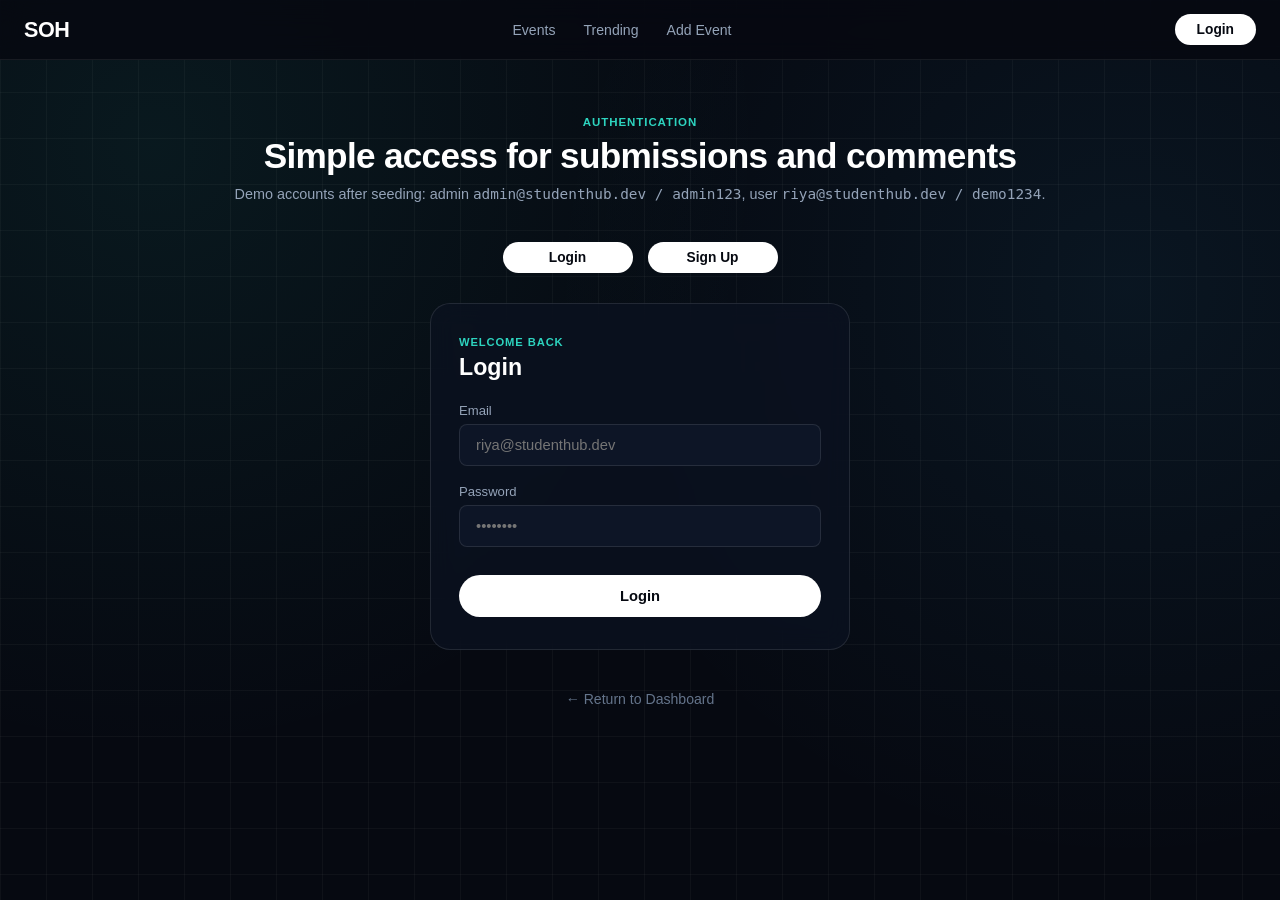
==== commit 67bf5d0d: "Minor changes" ====
--- a/Frontend/login.html
+++ b/Frontend/login.html
@@ -16,7 +16,7 @@
         <a href="/" class="nav-item">Events</a>
         <a href="/" class="nav-item">Trending</a>
         <a href="/" class="nav-item">Add Event</a>
-        <a href="/login.html" class="nav-item active">Login</a>
+
       </nav>
       <div>
         <a href="/login.html" class="btn-white-pill">Login</a>
@@ -26,20 +26,27 @@
 
   <!-- SOH 2-Box Authentication Screen -->
   <div class="auth-page-wrapper">
-    <div class="auth-page-header">
+    <div class="auth-page-header" style="text-align: center;">
       <div class="auth-tag">AUTHENTICATION</div>
       <h1>Simple access for submissions and comments</h1>
       <p>Demo accounts after seeding: admin <code>admin@studenthub.dev / admin123</code>, user <code>riya@studenthub.dev / demo1234</code>.</p>
     </div>
 
-    <div id="alertBox" class="auth-alert"></div>
+    <div id="alertBox" class="auth-alert" style="max-width: 420px; margin: 0 auto 20px;"></div>
 
-    <div class="auth-grid">
-      <!-- 1. Left Box: Login -->
-      <div class="auth-box">
+    <!-- Toggle Buttons (Tabs) -->
+    <div style="display: flex; justify-content: center; gap: 15px; margin-bottom: 30px;">
+      <button id="tabLogin" type="button" class="btn-white-pill" onclick="showLogin()" style="width: 130px; justify-content: center;">Login</button>
+      <button id="tabSignup" type="button" class="btn-white-pill" onclick="showSignup()" style="width: 130px; justify-content: center;">Sign Up</button>
+    </div>
+
+    <!-- Auth Boxes -->
+    <div style="display: flex; justify-content: center; width: 100%;">
+      
+      <!-- 1. Login Box (Default) -->
+      <div class="auth-box" id="loginBox" style="width: 100%; max-width: 420px;">
         <div class="auth-box-tag">WELCOME BACK</div>
         <h2>Login</h2>
-
         <form id="loginForm" onsubmit="handleSignIn(event)">
           <div class="form-group">
             <label for="loginEmail">Email</label>
@@ -53,11 +60,10 @@
         </form>
       </div>
 
-      <!-- 2. Right Box: Create Account -->
-      <div class="auth-box">
+      <!-- 2. Create Account Box (Hidden by default) -->
+      <div class="auth-box" id="signupBox" style="display: none; width: 100%; max-width: 420px;">
         <div class="auth-box-tag">NEW HERE</div>
         <h2>Create account</h2>
-
         <form id="signupForm" onsubmit="handleSignUp(event)">
           <div class="form-group">
             <label for="regName">Full name</label>
@@ -74,6 +80,7 @@
           <button type="submit" class="auth-submit-btn">Create account</button>
         </form>
       </div>
+      
     </div>
 
     <div style="text-align: center; margin-top: 2.5rem;">
@@ -82,10 +89,31 @@
   </div>
 
   <script>
+    // Tabs switch karne ka logic
+    function showLogin() {
+      document.getElementById('loginBox').style.display = 'block';
+      document.getElementById('signupBox').style.display = 'none';
+      document.getElementById('tabLogin').className = 'btn-white-pill';
+      document.getElementById('tabSignup').className = 'btn-ghost-pill';
+      document.getElementById('alertBox').style.display = 'none';
+    }
+
+    function showSignup(prefillEmail = "") {
+      document.getElementById('loginBox').style.display = 'none';
+      document.getElementById('signupBox').style.display = 'block';
+      document.getElementById('tabLogin').className = 'btn-ghost-pill';
+      document.getElementById('tabSignup').className = 'btn-white-pill';
+      
+      if (prefillEmail) {
+        document.getElementById('regEmail').value = prefillEmail;
+      }
+    }
+
     function showAlert(msg, type = "error") {
       const box = document.getElementById("alertBox");
       box.className = `auth-alert ${type}`;
       box.textContent = msg;
+      box.style.display = 'block';
       window.scrollTo({ top: 0, behavior: "smooth" });
     }
 
@@ -106,8 +134,12 @@
         return;
       }
 
+      // Naya Auto-Switch Logic
       if (!users[email]) {
-        showAlert("Account not found. Please create an account on the right box.");
+        showAlert("Account not found. Redirecting to Sign up...", "error");
+        setTimeout(() => {
+          showSignup(email);
+        }, 1500);
         return;
       }
 
@@ -128,7 +160,11 @@
       let users = JSON.parse(localStorage.getItem("app_registered_users") || "{}");
 
       if (users[email]) {
-        showAlert("An account with this email already exists. Please log in on the left box.");
+        showAlert("An account with this email already exists. Redirecting to Login...", "error");
+        setTimeout(() => {
+          showLogin();
+          document.getElementById('loginEmail').value = email;
+        }, 1500);
         return;
       }
 
--- a/Frontend/style.css
+++ b/Frontend/style.css
@@ -1,5 +1,5 @@
 /* ==========================================================================
-   SOH (Student Opportunity Hub) - 1:1 Pixel-Perfect Dark Cyber Theme
+   EVENT AGGREGATOR - 1:1 Pixel-Perfect Dark Cyber Theme
    ========================================================================== */
 
 :root {
@@ -402,6 +402,7 @@
   backdrop-filter: blur(10px);
   position: relative;
   cursor: pointer;
+  overflow: hidden;
   
   /* Netflix Smooth Scale */
   transition: transform 0.32s cubic-bezier(0.16, 1, 0.3, 1),
@@ -684,4 +685,163 @@
   .hero-wrapper { grid-template-columns: 1fr; gap: 32px; }
   .auth-grid { grid-template-columns: 1fr; }
   .nav-menu { display: none; }
+}  
+@media (max-width: 620px) {
+  .hero-inner { flex-direction: column; align-items: flex-start; }
+  .filters { flex-direction: column; align-items: stretch; }
+}
+/* ---------- Bookmark Button ---------- */
+.bookmark-btn {
+  background: transparent;
+  border: none;
+  color: var(--muted);
+  font-size: 1.4rem;
+  cursor: pointer;
+  transition: transform 0.2s ease, color 0.2s ease;
+  padding: 0 4px;
+}
+.bookmark-btn:hover {
+  transform: scale(1.15);
+  color: #fbbf24; /* Yellow color */
+}
+.bookmark-btn.active {
+  color: #f59e0b; /* Darker yellow for active */
+}
+/* ---------- Date Picker ---------- */
+.filters input[type="date"] {
+  background: var(--bg-soft);
+  border: 1px solid var(--border);
+  color: var(--text);
+  border-radius: 10px;
+  padding: 9px 12px;
+  font-size: 0.88rem;
+  outline: none;
+  cursor: pointer;
+  font-family: inherit;
+}
+.filters input[type="date"]:focus {
+  border-color: var(--primary);
+}
+/* Calendar icon ko white karne ke liye */
+.filters input[type="date"]::-webkit-calendar-picker-indicator {
+  filter: invert(0.8);
+  cursor: pointer;
+}
+.card-image {
+  display: block;
+  width: calc(100% + 50px); /* Halka sa bada taaki gap na bache */
+  max-width: none;
+  height: 160px;
+  object-fit: cover;
+  margin: -24px -24px 16px -24px;
+  border-bottom: 1px solid var(--border);
+}
+/* ---------- AI Chatbot (Fixed Theme) ---------- */
+
+/* Chat ka Gol Robot Button */
+.chat-toggle-btn {
+  position: fixed !important;
+  bottom: 30px !important;
+  right: 30px !important;
+  width: 65px;
+  height: 65px;
+  border-radius: 50%;
+  background: rgb(19, 34, 38); /* Theme color use kiya */
+  color: #060911;
+  border: 1px solid rgba(255,255,255,0.1);
+  font-size: 2.2rem;
+  cursor: pointer;
+  box-shadow: 0 4px 20px var(--teal-glow);
+  z-index: 9999 !important;
+  display: flex;
+  align-items: center;
+  justify-content: center;
+  transition: transform 0.2s ease;
+}
+.chat-toggle-btn:hover {
+  transform: scale(1.1);
+}
+
+/* Chat Widget Box */
+/* Chat Widget Box (Main Container) */
+.chat-widget {
+  position: fixed !important;
+  bottom: 110px !important;
+  right: 30px !important;
+  width: 380px !important;
+  height: 500px !important;
+  
+  /* Yahan changes kiye hain: Opacity 0.55 se 0.40 ki aur Blur 16px se 32px kiya */
+  background: rgba(11, 18, 32, 0.40); 
+  backdrop-filter: blur(32px);
+  -webkit-backdrop-filter: blur(32px); 
+  
+  border: 1px solid rgba(255, 255, 255, 0.1);
+  border-radius: 16px;
+  display: flex;
+  flex-direction: column;
+  box-shadow: 0 10px 40px rgba(0,0,0,0.8);
+  z-index: 9999 !important;
+  overflow: hidden;
+  transition: opacity 0.3s ease, transform 0.3s ease;
+}
+.chat-widget.hidden { display: none !important; }
+
+.chat-header {
+  background: transparent; /* Taki piche ka blur dikhe */
+  padding: 16px;
+  font-size: 1.1rem;
+  display: flex;
+  justify-content: space-between;
+  align-items: center;
+  border-bottom: 1px solid rgba(255, 255, 255, 0.1);
+  font-weight: bold;
+  color: var(--text-white);
+}
+.chat-header button { border: none; background: none; cursor: pointer; color: #ff4d4d; }
+
+.chat-body {
+  flex: 1;
+  padding: 16px;
+  overflow-y: auto;
+  display: flex;
+  flex-direction: column;
+  gap: 12px;
+  font-size: 0.95rem;
+}
+.bot-msg, .user-msg {
+  padding: 10px 14px;
+  border-radius: 12px;
+  max-width: 85%;
+  line-height: 1.4;
+}
+/* Bubbles ke naye colors */
+.bot-msg { background: rgba(255, 255, 255, 0.08); align-self: flex-start; color: var(--text-heading); }
+.user-msg { background: var(--teal-accent); color: #060911; font-weight: 500; align-self: flex-end; }
+
+.chat-footer {
+  display: flex;
+  padding: 12px;
+  border-top: 1px solid rgba(255, 255, 255, 0.1);
+  background: transparent; /* Taki piche ka blur dikhe */
+}
+.chat-footer input {
+  flex: 1;
+  padding: 12px;
+  border: 1px solid var(--border-card);
+  border-radius: 8px;
+  background: #060911;
+  color: var(--text-white);
+  font-size: 0.95rem;
+  outline: none;
+}
+.chat-footer button {
+  background: var(--teal-accent);
+  border: none;
+  color: #060911;
+  padding: 10px 16px;
+  margin-left: 8px;
+  border-radius: 8px;
+  cursor: pointer;
+  font-weight: bold;
 }
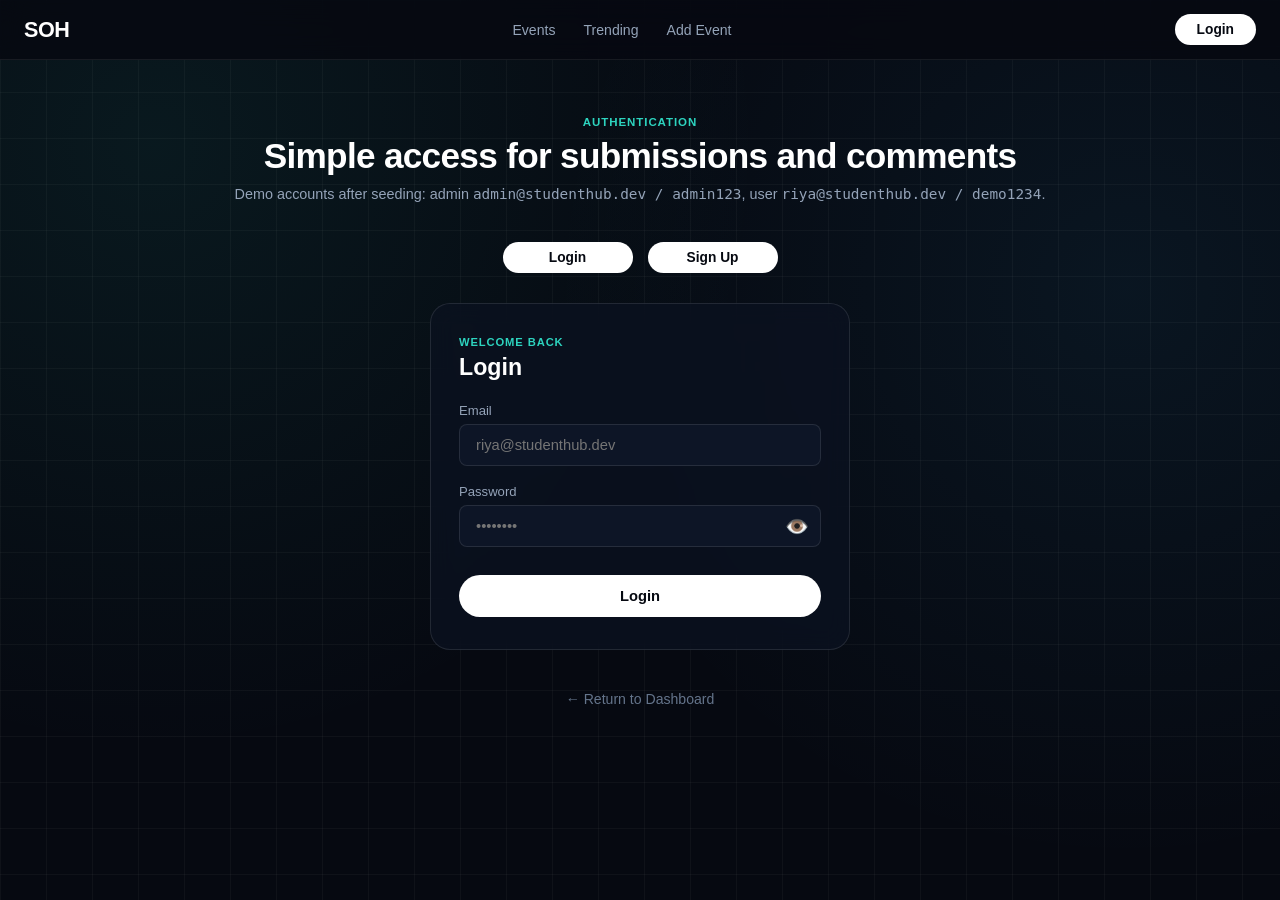
==== commit 085badfd: "Added Password Show icon" ====
--- a/Frontend/login.html
+++ b/Frontend/login.html
@@ -8,7 +8,7 @@
 </head>
 <body>
 
-  <!-- SOH Navbar -->
+  
   <header class="navbar">
     <div class="nav-container">
       <a href="/" class="nav-brand">SOH</a>
@@ -24,7 +24,7 @@
     </div>
   </header>
 
-  <!-- SOH 2-Box Authentication Screen -->
+ 
   <div class="auth-page-wrapper">
     <div class="auth-page-header" style="text-align: center;">
       <div class="auth-tag">AUTHENTICATION</div>
@@ -34,16 +34,16 @@
 
     <div id="alertBox" class="auth-alert" style="max-width: 420px; margin: 0 auto 20px;"></div>
 
-    <!-- Toggle Buttons (Tabs) -->
+
     <div style="display: flex; justify-content: center; gap: 15px; margin-bottom: 30px;">
       <button id="tabLogin" type="button" class="btn-white-pill" onclick="showLogin()" style="width: 130px; justify-content: center;">Login</button>
       <button id="tabSignup" type="button" class="btn-white-pill" onclick="showSignup()" style="width: 130px; justify-content: center;">Sign Up</button>
     </div>
 
-    <!-- Auth Boxes -->
+    
     <div style="display: flex; justify-content: center; width: 100%;">
       
-      <!-- 1. Login Box (Default) -->
+      
       <div class="auth-box" id="loginBox" style="width: 100%; max-width: 420px;">
         <div class="auth-box-tag">WELCOME BACK</div>
         <h2>Login</h2>
@@ -52,15 +52,19 @@
             <label for="loginEmail">Email</label>
             <input type="email" id="loginEmail" class="form-input" placeholder="riya@studenthub.dev" required />
           </div>
+          <!-- Login Wale Form Ke Liye -->
           <div class="form-group">
             <label for="loginPassword">Password</label>
-            <input type="password" id="loginPassword" class="form-input" placeholder="••••••••" required />
+            <div class="password-wrapper">
+              <input type="password" id="loginPassword" class="form-input" placeholder="••••••••" required />
+              <button type="button" class="toggle-password" onclick="togglePasswordVisibility('loginPassword', this)">👁️</button>
+            </div>
           </div>
           <button type="submit" class="auth-submit-btn">Login</button>
         </form>
       </div>
 
-      <!-- 2. Create Account Box (Hidden by default) -->
+      
       <div class="auth-box" id="signupBox" style="display: none; width: 100%; max-width: 420px;">
         <div class="auth-box-tag">NEW HERE</div>
         <h2>Create account</h2>
@@ -73,9 +77,13 @@
             <label for="regEmail">Email</label>
             <input type="email" id="regEmail" class="form-input" placeholder="dev@example.com" required />
           </div>
+          <!-- Sign Up Wale Form Ke Liye -->
           <div class="form-group">
             <label for="regPassword">Password</label>
-            <input type="password" id="regPassword" class="form-input" placeholder="••••••••" minlength="4" required />
+            <div class="password-wrapper">
+              <input type="password" id="regPassword" class="form-input" placeholder="••••••••" minlength="4" required />
+              <button type="button" class="toggle-password" onclick="togglePasswordVisibility('regPassword', this)">👁️</button>
+            </div>
           </div>
           <button type="submit" class="auth-submit-btn">Create account</button>
         </form>
@@ -89,7 +97,7 @@
   </div>
 
   <script>
-    // Tabs switch karne ka logic
+    
     function showLogin() {
       document.getElementById('loginBox').style.display = 'block';
       document.getElementById('signupBox').style.display = 'none';
@@ -124,7 +132,7 @@
 
       const users = JSON.parse(localStorage.getItem("app_registered_users") || "{}");
 
-      // Demo accounts auto-support
+      
       if (email === "admin@studenthub.dev" && password === "admin123") {
         loginUser("Admin", email);
         return;
@@ -134,7 +142,7 @@
         return;
       }
 
-      // Naya Auto-Switch Logic
+      
       if (!users[email]) {
         showAlert("Account not found. Redirecting to Sign up...", "error");
         setTimeout(() => {
@@ -187,6 +195,18 @@
         window.location.href = "/";
       }, 600);
     }
+
+    // Password Show/Hide karne ka logic
+    function togglePasswordVisibility(inputId, buttonElement) {
+      const input = document.getElementById(inputId);
+      if (input.type === "password") {
+        input.type = "text";
+        buttonElement.textContent = "🙈"; // Hide wala icon
+      } else {
+        input.type = "password";
+        buttonElement.textContent = "👁️"; // Show wala icon
+      }
+    }
   </script>
 </body>
 </html>
--- a/Frontend/style.css
+++ b/Frontend/style.css
@@ -1,6 +1,4 @@
-/* ==========================================================================
-   EVENT AGGREGATOR - 1:1 Pixel-Perfect Dark Cyber Theme
-   ========================================================================== */
+
 
 :root {
   --bg-canvas: #060911;
@@ -32,7 +30,7 @@
 body {
   font-family: -apple-system, BlinkMacSystemFont, "Segoe UI", Roboto, sans-serif;
   background-color: var(--bg-canvas);
-  /* SOH Exact Background Grid Pattern */
+ 
   background-image: 
     radial-gradient(circle at 12% 16%, rgba(45, 212, 191, 0.08) 0%, transparent 45%),
     radial-gradient(circle at 88% 32%, rgba(56, 189, 248, 0.07) 0%, transparent 45%),
@@ -43,7 +41,7 @@
   min-height: 100vh;
 }
 
-/* ---------- SOH Navbar ---------- */
+
 .hero, .navbar {
   position: sticky;
   top: 0;
@@ -106,7 +104,7 @@
   box-shadow: 0 0 10px var(--teal-accent);
 }
 
-/* SOH Signature White Pill Button */
+
 .btn-white-pill {
   background: #ffffff;
   color: #060911;
@@ -146,7 +144,7 @@
   border-color: rgba(255, 255, 255, 0.25);
 }
 
-/* Compatibility Buttons for app.js */
+
 .btn {
   border: 1px solid transparent;
   border-radius: 9999px;
@@ -174,7 +172,7 @@
 }
 .btn:disabled { opacity: 0.55; cursor: not-allowed; }
 
-/* ---------- Hero 2-Column Section ---------- */
+
 .hero-wrapper {
   max-width: 1260px;
   margin: 3.2rem auto 2.5rem;
@@ -225,7 +223,7 @@
   margin-bottom: 2.5rem;
 }
 
-/* SOH Stats Row */
+
 .stats {
   display: flex;
   gap: 14px;
@@ -257,7 +255,7 @@
   text-transform: capitalize;
 }
 
-/* ---------- Trending Engine Card ---------- */
+
 .trending-engine-card {
   background: var(--bg-card);
   border: 1px solid var(--border-card);
@@ -317,7 +315,7 @@
   color: var(--text-muted);
 }
 
-/* ---------- Main Container & Filters ---------- */
+
 .container {
   max-width: 1260px;
   margin: 3rem auto 0;
@@ -385,7 +383,7 @@
   cursor: pointer;
 }
 
-/* ---------- Cards Grid & Netflix-Style Hover ---------- */
+
 .grid {
   display: grid;
   grid-template-columns: repeat(auto-fill, minmax(340px, 1fr));
@@ -404,7 +402,7 @@
   cursor: pointer;
   overflow: hidden;
   
-  /* Netflix Smooth Scale */
+
   transition: transform 0.32s cubic-bezier(0.16, 1, 0.3, 1),
               box-shadow 0.32s cubic-bezier(0.16, 1, 0.3, 1),
               border-color 0.32s ease,
@@ -413,18 +411,22 @@
 }
 
 .card:hover {
-  transform: translateY(-8px) scale(1.035);
+  
+  transform: translateY(-8px) scale(1.08);
   z-index: 10;
   background: var(--bg-card-hover);
   border-color: var(--border-active);
-  box-shadow: 0 24px 48px -12px rgba(0, 0, 0, 0.85),
-              0 0 24px var(--teal-glow);
+  box-shadow: 0 30px 60px -12px rgba(0, 0, 0, 0.9),
+              0 0 30px var(--teal-glow);
+              
+  
+  transition-delay: 0.4s; 
 }
 
 .card-head {
   display: flex;
   justify-content: space-between;
-  align-items: center;
+  align-items: flex-start;
   margin-bottom: 12px;
 }
 
@@ -493,7 +495,7 @@
 .empty { text-align: center; color: var(--text-muted); padding: 60px 20px; }
 .hidden { display: none !important; }
 
-/* ---------- SOH 2-Column Auth Layout ---------- */
+
 .auth-page-wrapper {
   max-width: 1040px;
   margin: 3.5rem auto 4rem;
@@ -602,7 +604,7 @@
   box-shadow: 0 0 16px rgba(255, 255, 255, 0.4);
 }
 
-/* Feedback Alerts */
+
 .auth-alert {
   display: none;
   padding: 0.75rem 1rem;
@@ -694,42 +696,44 @@
 .bookmark-btn {
   background: transparent;
   border: none;
-  color: var(--muted);
-  font-size: 1.4rem;
-  cursor: pointer;
-  transition: transform 0.2s ease, color 0.2s ease;
-  padding: 0 4px;
+  color: var(--text--muted);
+  font-size: 1.5rem;
+  cursor: pointer;
+  transition: all 0.2s;
+  padding-top: 2px;
 }
 .bookmark-btn:hover {
   transform: scale(1.15);
-  color: #fbbf24; /* Yellow color */
+  color: #fbbf24; 
 }
 .bookmark-btn.active {
-  color: #f59e0b; /* Darker yellow for active */
+  color: #f59e0b; 
 }
 /* ---------- Date Picker ---------- */
 .filters input[type="date"] {
-  background: var(--bg-soft);
-  border: 1px solid var(--border);
-  color: var(--text);
+  background: var(--bg-card);
+  border: 1px solid rgba(255, 255, 255, 0.1); 
+  color: #ffffff; 
   border-radius: 10px;
-  padding: 9px 12px;
+  padding: 10px 14px;
   font-size: 0.88rem;
   outline: none;
   cursor: pointer;
   font-family: inherit;
 }
+
 .filters input[type="date"]:focus {
-  border-color: var(--primary);
-}
-/* Calendar icon ko white karne ke liye */
+  border-color: var(--teal-accent);
+}
+
+
 .filters input[type="date"]::-webkit-calendar-picker-indicator {
   filter: invert(0.8);
   cursor: pointer;
 }
 .card-image {
   display: block;
-  width: calc(100% + 50px); /* Halka sa bada taaki gap na bache */
+  width: calc(100% + 50px); 
   max-width: none;
   height: 160px;
   object-fit: cover;
@@ -738,7 +742,7 @@
 }
 /* ---------- AI Chatbot (Fixed Theme) ---------- */
 
-/* Chat ka Gol Robot Button */
+
 .chat-toggle-btn {
   position: fixed !important;
   bottom: 30px !important;
@@ -746,7 +750,7 @@
   width: 65px;
   height: 65px;
   border-radius: 50%;
-  background: rgb(19, 34, 38); /* Theme color use kiya */
+  background: rgb(19, 34, 38); 
   color: #060911;
   border: 1px solid rgba(255,255,255,0.1);
   font-size: 2.2rem;
@@ -762,8 +766,7 @@
   transform: scale(1.1);
 }
 
-/* Chat Widget Box */
-/* Chat Widget Box (Main Container) */
+
 .chat-widget {
   position: fixed !important;
   bottom: 110px !important;
@@ -771,7 +774,7 @@
   width: 380px !important;
   height: 500px !important;
   
-  /* Yahan changes kiye hain: Opacity 0.55 se 0.40 ki aur Blur 16px se 32px kiya */
+  
   background: rgba(11, 18, 32, 0.40); 
   backdrop-filter: blur(32px);
   -webkit-backdrop-filter: blur(32px); 
@@ -788,7 +791,7 @@
 .chat-widget.hidden { display: none !important; }
 
 .chat-header {
-  background: transparent; /* Taki piche ka blur dikhe */
+  background: transparent; 
   padding: 16px;
   font-size: 1.1rem;
   display: flex;
@@ -815,7 +818,7 @@
   max-width: 85%;
   line-height: 1.4;
 }
-/* Bubbles ke naye colors */
+
 .bot-msg { background: rgba(255, 255, 255, 0.08); align-self: flex-start; color: var(--text-heading); }
 .user-msg { background: var(--teal-accent); color: #060911; font-weight: 500; align-self: flex-end; }
 
@@ -823,7 +826,7 @@
   display: flex;
   padding: 12px;
   border-top: 1px solid rgba(255, 255, 255, 0.1);
-  background: transparent; /* Taki piche ka blur dikhe */
+  background: transparent; 
 }
 .chat-footer input {
   flex: 1;
@@ -844,4 +847,90 @@
   border-radius: 8px;
   cursor: pointer;
   font-weight: bold;
+}
+
+.delete-btn {
+  background: transparent !important; 
+  border: none;
+  cursor: pointer;
+  font-size: 1.1rem;
+  padding: 4px;
+  transition: transform 0.2s;
+}
+
+.delete-btn:hover {
+  transform: scale(1.2); 
+}
+
+
+.custom-modal-overlay {
+  position: fixed;
+  top: 0;
+  left: 0;
+  width: 100%;
+  height: 100%;
+  background: rgba(11, 18, 32, 0.7);
+  backdrop-filter: blur(8px);
+  display: flex;
+  align-items: center;
+  justify-content: center;
+  z-index: 10000;
+}
+
+.custom-modal {
+  background: var(--bg-card);
+  border: 1px solid rgba(255, 255, 255, 0.1);
+  border-radius: 16px;
+  padding: 24px;
+  width: 90%;
+  max-width: 320px;
+  text-align: center;
+  box-shadow: 0 20px 40px rgba(0, 0, 0, 0.8);
+}
+
+.custom-modal h3 {
+  margin-top: 0;
+  color: #ffffff;
+  font-size: 1.3rem;
+  margin-bottom: 8px;
+}
+
+.custom-modal p {
+  color: var(--text-subtle);
+  font-size: 0.95rem;
+  margin-bottom: 24px;
+}
+
+.modal-actions {
+  display: flex;
+  justify-content: center;
+  gap: 12px;
+}
+/* Password Visibility Toggle */
+.password-wrapper {
+  position: relative;
+  display: flex;
+  align-items: center;
+}
+
+.password-wrapper input {
+  width: 100%;
+  padding-right: 40px !important; /* Eye icon ke liye space chhodne ke liye */
+}
+
+.toggle-password {
+  position: absolute;
+  right: 12px;
+  background: transparent;
+  border: none;
+  color: var(--text-subtle);
+  cursor: pointer;
+  font-size: 1.2rem;
+  padding: 0;
+  outline: none;
+  transition: transform 0.2s;
+}
+
+.toggle-password:hover {
+  transform: scale(1.1); /* Hover karne par halka sa bada hoga */
 }
